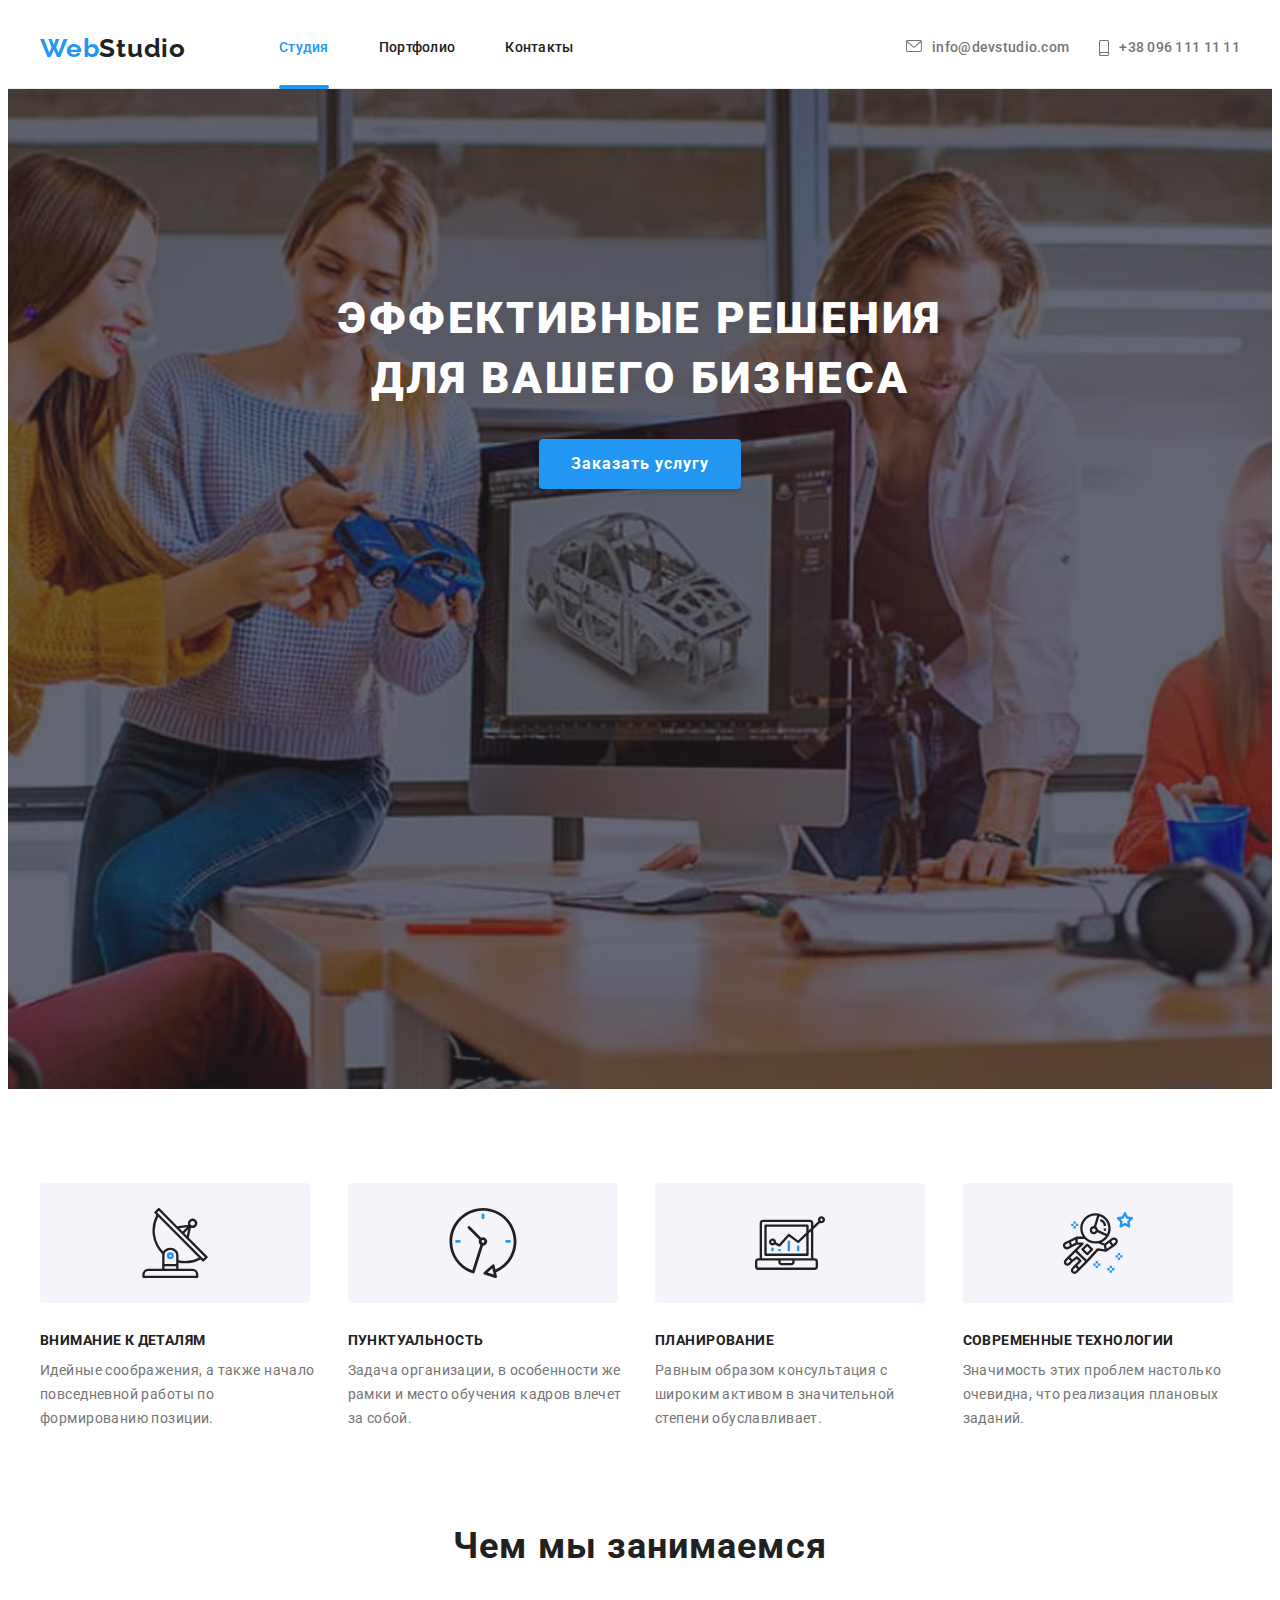
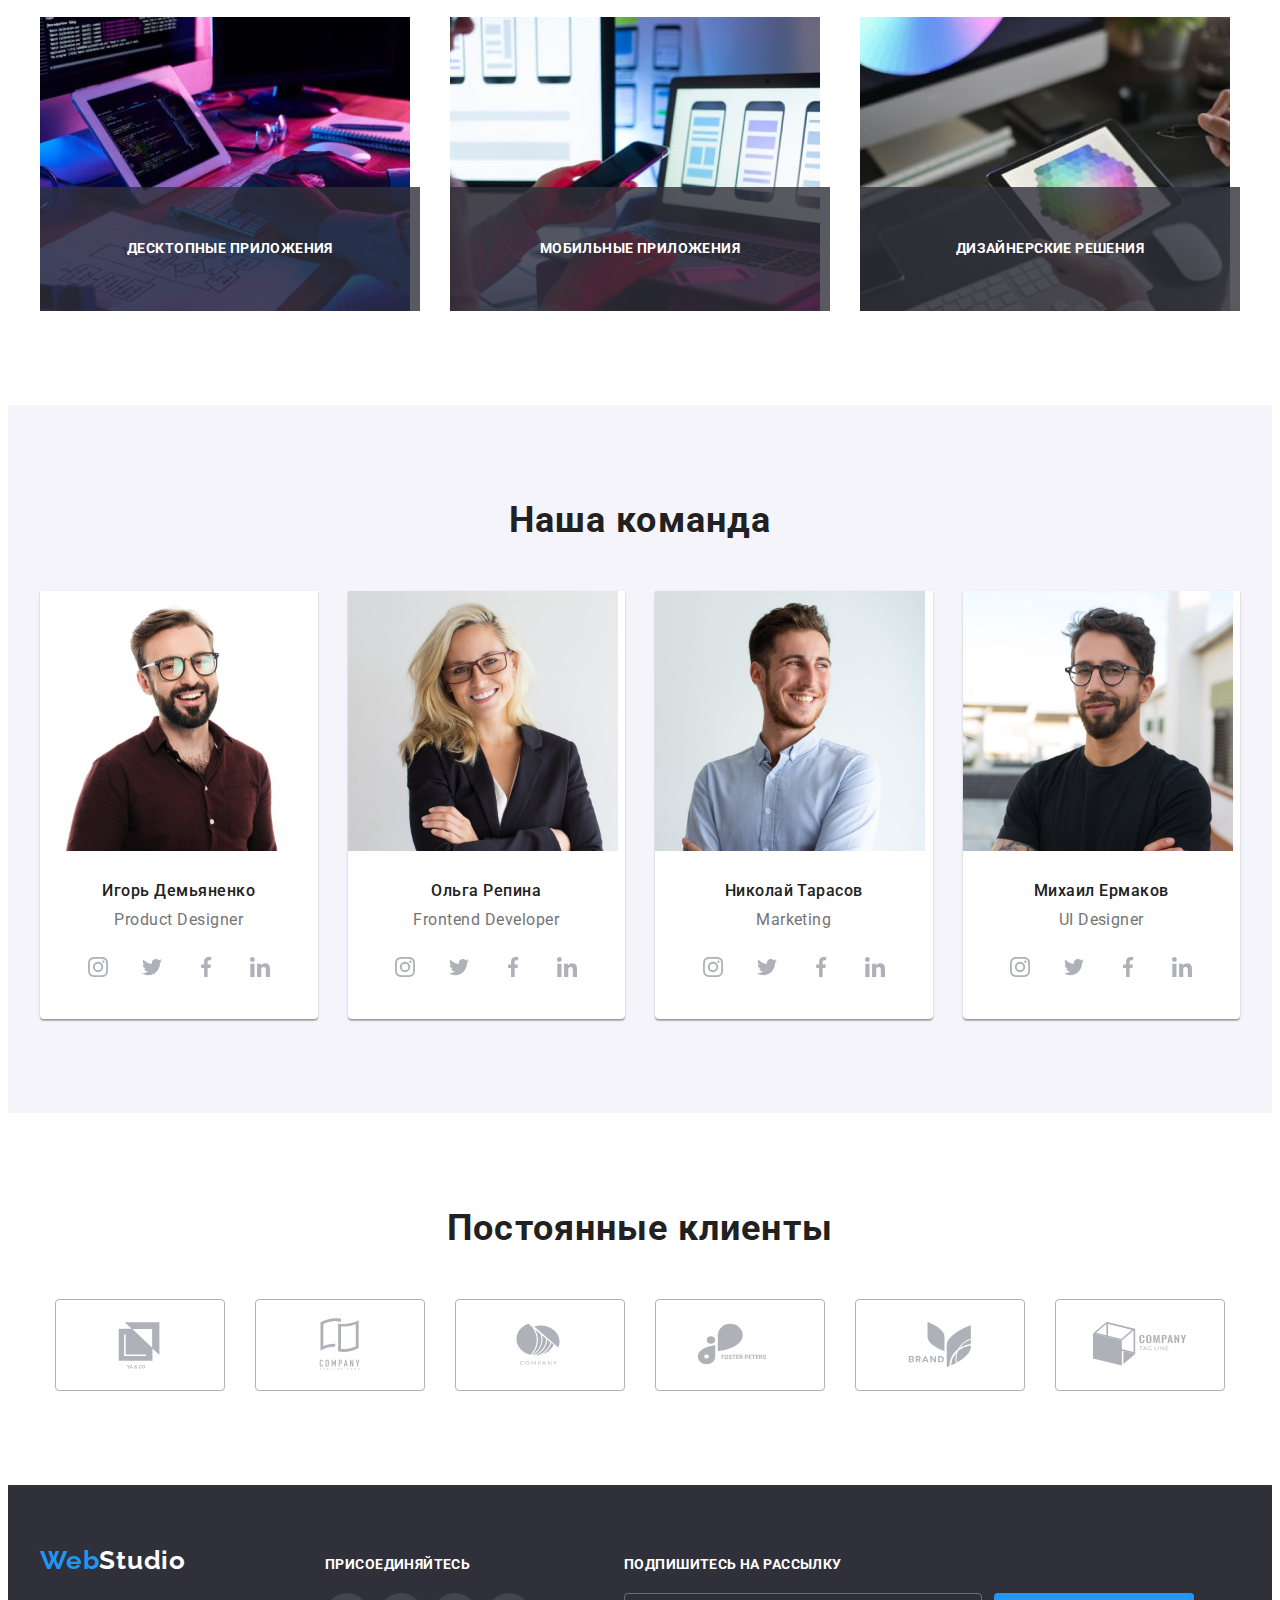
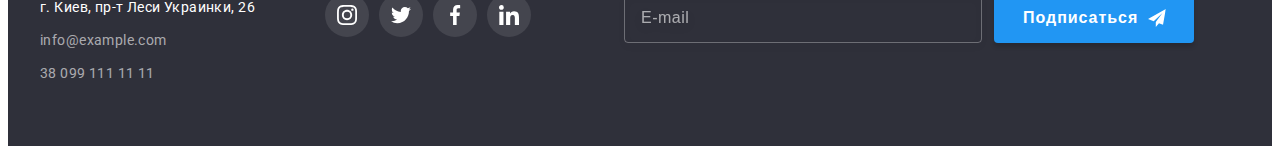
==== index.html @ e9076210 "Copy from HW6" ====
<!DOCTYPE html>
<html lang="ru">
  <head>
    <meta charset="UTF-8" />
    <meta http-equiv="X-UA-Compatible" content="IE=edge" />
    <meta name="viewport" content="width=device-width, initial-scale=1.0" />
    <link rel="preconnect" href="https://fonts.googleapis.com" />
    <link rel="preconnect" href="https://fonts.gstatic.com" crossorigin />
    <link
      href="https://fonts.googleapis.com/css2?family=Raleway:wght@700&family=Roboto:wght@400;500;700;900&display=swap"
      rel="stylesheet"
    />
    <title>WebStudio</title>
    <link
      rel="stylesheet"
      href="https://cdnjs.cloudflare.com/ajax/libs/modern-normalize/1.1.0/modern-normalize.min.css"
      integrity="sha512-wpPYUAdjBVSE4KJnH1VR1HeZfpl1ub8YT/NKx4PuQ5NmX2tKuGu6U/JRp5y+Y8XG2tV+wKQpNHVUX03MfMFn9Q=="
      crossorigin="anonymous"
      referrerpolicy="no-referrer"
    />
    <link rel="stylesheet" href="./css/styles.css" />
  </head>
  <body>
    <!-- Header -->
    <header class="header">
      <div class="container">
        <a class="link header-logo" href="./index.html" lang="en"
          >Web<span class="header-logo-part">Studio</span></a
        >
        <nav class="header-navigation">
          <ul class="list header-list">
            <li class="header-item">
              <a class="link header-link current" href="./index.html">Студия</a>
            </li>
            <li class="header-item">
              <a class="link header-link" href="./portfolio.html">Портфолио</a>
            </li>
            <li class="header-item">
              <a class="link header-link" href="">Контакты</a>
            </li>
          </ul>
        </nav>
        <ul class="list header-contact">
          <li class="header-contact-point">
            <a
              class="link header-contact-item header-mail"
              href="mailto:info@devstudio.com"
            >
              <svg class="contact-icon" width="16" height="12">
                <use href="./images/icons.svg#icon-mail"></use>
              </svg>
              info@devstudio.com</a
            >
          </li>
          <li class="header-contact-point">
            <a
              class="link header-contact-item header-tel"
              href="tel:+380961111111"
              ><svg class="contact-icon" width="10" height="16">
                <use href="./images/icons.svg#icon-smartphone"></use>
              </svg>
              +38 096 111 11 11</a
            >
          </li>
        </ul>
      </div>
    </header>

    <main>
      <!-- section 1 - Hero  -->
      <section class="hero">
        <div class="container">
          <h1 class="hero-title">
            Эффективные решения <br />
            для вашего бизнеса
          </h1>
          <button type="button" class="hero-btn" data-modal-open>
            Заказать услугу
          </button>
        </div>
      </section>
      <!-- Section 2 - Benefits -->
      <section class="benefits">
        <div class="container">
          <h2 class="visually-hidden">Наши преимущества</h2>
          <ul class="benefits-list list">
            <li class="benefits-item">
              <div class="benefits-icon-block">
                <svg class="benefits-icon-logo" width="70" height="70">
                  <use href="./images/icons.svg#icon-antenna-1"></use>
                </svg>
              </div>
              <h3 class="benefits-title">Внимание к деталям</h3>
              <p class="benefits-item-content">
                Идейные соображения, а также начало повседневной работы по
                формированию позиции.
              </p>
            </li>
            <li class="benefits-item">
              <div class="benefits-icon-block">
                <svg class="benefits-icon-logo" width="70" height="70">
                  <use href="./images/icons.svg#icon-clock-1"></use>
                </svg>
              </div>
              <h3 class="benefits-title">Пунктуальность</h3>
              <p class="benefits-item-content">
                Задача организации, в особенности же рамки и место обучения
                кадров влечет за собой.
              </p>
            </li>
            <li class="benefits-item">
              <div class="benefits-icon-block">
                <svg class="benefits-icon-logo" width="70" height="70">
                  <use href="./images/icons.svg#icon-diagram-1"></use>
                </svg>
              </div>
              <h3 class="benefits-title">Планирование</h3>
              <p class="benefits-item-content">
                Равным образом консультация с широким активом в значительной
                степени обуславливает.
              </p>
            </li>
            <li class="benefits-item">
              <div class="benefits-icon-block">
                <svg class="benefits-icon-logo" width="70" height="70">
                  <use href="./images/icons.svg#icon-astronaut-1"></use>
                </svg>
              </div>
              <h3 class="benefits-title">Современные технологии</h3>
              <p class="benefits-item-content">
                Значимость этих проблем настолько очевидна, что реализация
                плановых заданий.
              </p>
            </li>
          </ul>
        </div>
      </section>
      <!-- Section 3 - Work - What are we doing -->
      <section class="work">
        <div class="container">
          <h2 class="work-title">Чем мы занимаемся</h2>
          <ul class="work-list list">
            <li class="work-item">
              <a class="link" href="">
                <img
                  src="./images/about_work_img_1.jpg"
                  alt="Программист работает с блок-схемой"
                  width="370"
                />
                <p class="work-cover-text">Десктопные приложения</p>
              </a>
            </li>
            <li class="work-item">
              <a class="link" href="">
                <img
                  src="./images/about_work_img_2.jpg"
                  alt="Программист работает над мобильным приложением"
                  width="370"
                />
                <p class="work-cover-text">Мобильные приложения</p>
              </a>
            </li>
            <li class="work-item">
              <a class="link" href="">
                <img
                  src="./images/about_work_img_3.jpg"
                  alt="Дизайнер работает с палитрой цветов на планшете"
                  width="370"
                />
                <p class="work-cover-text">Дизайнерские решения</p>
              </a>
            </li>
          </ul>
        </div>
      </section>
      <!-- Section 4 - Our team -->
      <section class="team">
        <div class="container">
          <h2 class="team-title">Наша команда</h2>
          <ul class="list team-list">
            <li class="team-item">
              <img
                class="team-img"
                src="./images/our_team_img_1.jpg"
                alt="Фотография Игоря Демьяненко"
                width="270"
              />
              <div class="team-description">
                <h3 class="team-item-title">Игорь Демьяненко</h3>
                <p class="team-item-profession" lang="en">Product Designer</p>
                <ul class="team-social-list list">
                  <li class="team-social-item">
                    <a href="" class="team-social-link link">
                      <svg class="team-social-icon" width="20" height="20">
                        <use href="./images/icons.svg#icon-instagram-1"></use>
                      </svg>
                    </a>
                  </li>
                  <li class="team-social-item">
                    <a href="" class="team-social-link link">
                      <svg class="team-social-icon" width="20" height="20">
                        <use href="./images/icons.svg#icon-twitter-1"></use>
                      </svg>
                    </a>
                  </li>
                  <li class="team-social-item">
                    <a href="" class="team-social-link link">
                      <svg class="team-social-icon" width="20" height="20">
                        <use href="./images/icons.svg#icon-facebook-1"></use>
                      </svg>
                    </a>
                  </li>
                  <li class="team-social-item">
                    <a href="" class="team-social-link link">
                      <svg class="team-social-icon" width="20" height="20">
                        <use href="./images/icons.svg#icon-linkedin-1"></use>
                      </svg>
                    </a>
                  </li>
                </ul>
              </div>
            </li>
            <li class="team-item">
              <img
                class="team-img"
                src="./images/our_team_img_2.jpg"
                alt="Фотография Ольги Репиной"
                width="270"
              />
              <div class="team-description">
                <h3 class="team-item-title">Ольга Репина</h3>
                <p class="team-item-profession" lang="en">Frontend Developer</p>
                <ul class="team-social-list list">
                  <li class="team-social-item">
                    <a href="" class="team-social-link link">
                      <svg class="team-social-icon" width="20" height="20">
                        <use href="./images/icons.svg#icon-instagram-1"></use>
                      </svg>
                    </a>
                  </li>
                  <li class="team-social-item">
                    <a href="" class="team-social-link link">
                      <svg class="team-social-icon" width="20" height="20">
                        <use href="./images/icons.svg#icon-twitter-1"></use>
                      </svg>
                    </a>
                  </li>
                  <li class="team-social-item">
                    <a href="" class="team-social-link link">
                      <svg class="team-social-icon" width="20" height="20">
                        <use href="./images/icons.svg#icon-facebook-1"></use>
                      </svg>
                    </a>
                  </li>
                  <li class="team-social-item">
                    <a href="" class="team-social-link link">
                      <svg class="team-social-icon" width="20" height="20">
                        <use href="./images/icons.svg#icon-linkedin-1"></use>
                      </svg>
                    </a>
                  </li>
                </ul>
              </div>
            </li>
            <li class="team-item">
              <img
                class="team-img"
                src="./images/our_team_img_3.jpg"
                alt="Фотография Николая Тарасова"
                width="270"
              />
              <div class="team-description">
                <h3 class="team-item-title">Николай Тарасов</h3>
                <p class="team-item-profession" lang="en">Marketing</p>
                <ul class="team-social-list list">
                  <li class="team-social-item">
                    <a href="" class="team-social-link link">
                      <svg class="team-social-icon" width="20" height="20">
                        <use href="./images/icons.svg#icon-instagram-1"></use>
                      </svg>
                    </a>
                  </li>
                  <li class="team-social-item">
                    <a href="" class="team-social-link link">
                      <svg class="team-social-icon" width="20" height="20">
                        <use href="./images/icons.svg#icon-twitter-1"></use>
                      </svg>
                    </a>
                  </li>
                  <li class="team-social-item">
                    <a href="" class="team-social-link link">
                      <svg class="team-social-icon" width="20" height="20">
                        <use href="./images/icons.svg#icon-facebook-1"></use>
                      </svg>
                    </a>
                  </li>
                  <li class="team-social-item">
                    <a href="" class="team-social-link link">
                      <svg class="team-social-icon" width="20" height="20">
                        <use href="./images/icons.svg#icon-linkedin-1"></use>
                      </svg>
                    </a>
                  </li>
                </ul>
              </div>
            </li>
            <li class="team-item">
              <img
                class="team-img"
                src="./images/our_team_img_4.jpg"
                alt="Фотография Михаила Ермакова"
                width="270"
              />
              <div class="team-description">
                <h3 class="team-item-title">Михаил Ермаков</h3>
                <p class="team-item-profession" lang="en">UI Designer</p>
                <ul class="team-social-list list">
                  <li class="team-social-item">
                    <a href="" class="team-social-link link">
                      <svg class="team-social-icon" width="20" height="20">
                        <use href="./images/icons.svg#icon-instagram-1"></use>
                      </svg>
                    </a>
                  </li>
                  <li class="team-social-item">
                    <a href="" class="team-social-link link">
                      <svg class="team-social-icon" width="20" height="20">
                        <use href="./images/icons.svg#icon-twitter-1"></use>
                      </svg>
                    </a>
                  </li>
                  <li class="team-social-item">
                    <a href="" class="team-social-link link">
                      <svg class="team-social-icon" width="20" height="20">
                        <use href="./images/icons.svg#icon-facebook-1"></use>
                      </svg>
                    </a>
                  </li>
                  <li class="team-social-item">
                    <a href="" class="team-social-link link">
                      <svg class="team-social-icon" width="20" height="20">
                        <use href="./images/icons.svg#icon-linkedin-1"></use>
                      </svg>
                    </a>
                  </li>
                </ul>
              </div>
            </li>
          </ul>
        </div>
      </section>

      <!-- Section 5 - Our clients -->
      <section class="clients">
        <div class="container">
          <h2 class="clients-title">Постоянные клиенты</h2>
          <ul class="clients-list list">
            <li class="clients-item">
              <a href="" class="clients-link link">
                <svg class="clients-icon" width="106" height="60">
                  <use href="./images/icons.svg#icon-logo1"></use>
                </svg>
              </a>
            </li>
            <li class="clients-item">
              <a href="" class="clients-link link">
                <svg class="clients-icon" width="106" height="60">
                  <use href="./images/icons.svg#icon-logo2"></use>
                </svg>
              </a>
            </li>
            <li class="clients-item">
              <a href="" class="clients-link link">
                <svg class="clients-icon" width="106" height="60">
                  <use href="./images/icons.svg#icon-logo3"></use>
                </svg>
              </a>
            </li>
            <li class="clients-item">
              <a href="" class="clients-link link">
                <svg class="clients-icon" width="106" height="60">
                  <use href="./images/icons.svg#icon-logo4"></use>
                </svg>
              </a>
            </li>
            <li class="clients-item">
              <a href="" class="clients-link link">
                <svg class="clients-icon" width="106" height="60">
                  <use href="./images/icons.svg#icon-logo5"></use>
                </svg>
              </a>
            </li>
            <li class="clients-item">
              <a href="" class="clients-link link">
                <svg class="clients-icon" width="106" height="60">
                  <use href="./images/icons.svg#icon-logo6"></use>
                </svg>
              </a>
            </li>
          </ul>
        </div>
      </section>
    </main>

    <!-- Footer -->
    <footer class="footer">
      <div class="container">
        <div class="footer-adress-block">
          <a class="link footer-logo" href="./index.html" lang="en"
            >Web<span class="footer-logo-part">Studio</span></a
          >
          <address class="footer-contact">
            <ul class="list footer-list">
              <li class="footer-list-item">
                <a
                  class="link footer-list-address"
                  href="https://goo.gl/maps/MbrSrdM2JUGR9XBEA"
                  target="_blank"
                  rel="noopener noreferrer"
                  >г. Киев, пр-т Леси Украинки, 26
                </a>
              </li>
              <li class="footer-list-item">
                <a class="link footer-list-mail" href="mailto:info@example.com"
                  >info@example.com
                </a>
              </li>
              <li class="footer-list-item">
                <a class="link footer-list-tel" href="tel:+380991111111"
                  >38 099 111 11 11</a
                >
              </li>
            </ul>
          </address>
        </div>
        <div class="footer-social">
          <h3 class="footer-social-title">присоединяйтесь</h3>
          <ul class="footer-social-list list">
            <li class="footer-social-item">
              <a href="" class="footer-social-link link">
                <svg class="footer-social-icon" width="20" height="20">
                  <use href="./images/icons.svg#icon-instagram-1"></use>
                </svg>
              </a>
            </li>
            <li class="footer-social-item">
              <a href="" class="footer-social-link link">
                <svg class="footer-social-icon" width="20" height="20">
                  <use href="./images/icons.svg#icon-twitter-1"></use>
                </svg>
              </a>
            </li>
            <li class="footer-social-item">
              <a href="" class="footer-social-link link">
                <svg class="footer-social-icon" width="20" height="20">
                  <use href="./images/icons.svg#icon-facebook-1"></use>
                </svg>
              </a>
            </li>
            <li class="footer-social-item">
              <a href="" class="footer-social-link link">
                <svg class="footer-social-icon" width="20" height="20">
                  <use href="./images/icons.svg#icon-linkedin-1"></use>
                </svg>
              </a>
            </li>
          </ul>
        </div>
        <div class="footer-subscription">
          <h3 class="footer-subscription-title">Подпишитесь на рассылку</h3>
          <form class="subscription-form">
            <input
              class="input-subscription"
              type="email"
              placeholder="E-mail"
              name="form-subscription"
              required
              id="form-subscription"
            />

            <label
              class="form-subscription-btn"
              for="form-subscription"
            ></label>
            <button type="submit" class="subscription-btn">
              Подписаться
              <svg class="icon-send" width="24" height="24">
                <use href="./images/icons.svg#icon-send"></use>
              </svg>
            </button>
          </form>
        </div>
      </div>
    </footer>
    <!-- Modal window -->
    <!-- <div class="backdrop is-hidden" data-modal> -->
    <div class="backdrop is-hidden" data-modal>
      <div class="modal">
        <button type="button" class="modal-btn-close" data-modal-close>
          <svg class="icon-close" width="18" height="18">
            <use href="./images/icons.svg#icon-close"></use>
          </svg>
        </button>
        <p class="modal-title">Оставьте свои данные, мы вам перезвоним</p>
        <form class="modal-form">
          <div class="modal-content">
            <label class="form-input-text" for="form-user-name">Имя</label>
            <div class="modal-input-wrap">
              <input
                class="modal-input"
                type="text"
                placeholder=""
                name="form-user-name"
                required
                minlength="3"
                id="form-user-name"
              />
              <svg class="icon-input" width="18" height="18">
                <use href="./images/icons.svg#icon-person"></use>
              </svg>
            </div>
          </div>
          <div class="modal-content">
            <label class="form-input-text" for="form-user-tel">Телефон</label>
            <div class="modal-input-wrap">
              <input
                class="modal-input"
                type="text"
                placeholder=""
                name="form-user-tel"
                required
                minlength="3"
                id="form-user-tel"
              />
              <svg class="icon-input" width="18" height="18">
                <use href="./images/icons.svg#icon-phone"></use>
              </svg>
            </div>
          </div>
          <div class="modal-content">
            <label class="form-input-text" for="form-user-email">Почта</label>
            <div class="modal-input-wrap">
              <input
                class="modal-input"
                type="text"
                placeholder=""
                name="form-user-email"
                required
                minlength="3"
                id="form-user-email"
              />
              <svg class="icon-input" width="18" height="18">
                <use href="./images/icons.svg#icon-email"></use>
              </svg>
            </div>
          </div>
          <div class="modal-content-comment">
            <label class="form-input-text" for="form-user-comment"
              >Комментарий</label
            >
            <textarea
              class="modal-comment"
              name="form-user-comment"
              id="form-user-comment"
              placeholder="Введите текст"
            ></textarea>
          </div>

          <div class="modal-content-check">
            <input
              type="checkbox"
              class="modal-checkbox visually-hidden"
              id="modal-check"
              name="privacy-check"
            />
            <label for="modal-check" class="modal-check-text">
              <span class="modal-check-icon">
                <svg class="icon-check" width="16" height="15">
                  <use href="./images/icons.svg#icon-check"></use>
                </svg>
              </span>
              Соглашаюсь с рассылкой и принимаю&nbsp;
              <a class="privacy-link" href="">Условия договора</a>
            </label>
          </div>

          <button type="submit" class="send-form-btn">Отправить</button>
        </form>
      </div>
    </div>
    <!-- Scripts -->
    <script src="./js/modal.js"></script>
  </body>
</html>
---- css/styles.css ----
/*-- Global var -- */
:root {
  --basic-text-color: #757575;
  --header-color: #212121;
  --accent-color: #2196f3;
  --first-title-color: #212121;
  --second-title-color: #ffffff;
  --typical-gap: 30px;
  --typical-padding: 94px;
  --social-link-fill: #afb1b8;
  --time-transition: 250ms;
  --typical-cubic: cubic-bezier(0.4, 0, 0.2, 1);
}

/*-- Main styles -- */
body {
  font-family: 'Roboto', sans-serif;
  color: var(--basic-text-color);
}

.list,
.pf-type-item {
  list-style: none;
}

.link {
  text-decoration: none;
}

.visually-hidden {
  position: absolute;
  white-space: nowrap;
  width: 1px;
  height: 1px;
  overflow: hidden;
  border: 0;
  padding: 0;
  clip: rect(0 0 0 0);
  clip-path: inset(50%);
  margin: -1px;
}

p,
h1,
h2,
h3,
h4,
h5,
h6 {
  margin: 0;
}

ul {
  margin: 0;
  padding-left: 0;
}

img {
  display: block;
  max-width: 100%;
  height: auto;
}

.container {
  width: 1200px;
  padding-left: 15px;
  padding-right: 15px;
  margin-left: auto;
  margin-right: auto;
  /* outline: 2px solid red; */
}

/*-- HEADER -- */
.link.current,
.header-link:hover,
.header-link:focus,
.header-contact-item:focus,
.header-contact-item:hover {
  color: var(--accent-color);
}

.header {
  border-bottom: 1px solid #ececec;
}

.header .container {
  display: flex;
  align-items: center;
}

.header-logo {
  font-family: 'Raleway';
  font-weight: 700;
  font-size: 26px;
  line-height: 1.19;
  letter-spacing: 0.03em;
  color: #2196f3;
  margin-right: 93px;
}
.header-logo-part {
  color: var(--header-color);
}

.header-list,
.header-contact {
  display: flex;
  font-weight: 500;
  font-size: 14px;
  line-height: 1.14;
  letter-spacing: 0.02em;
}

.header-contact {
  margin-left: auto;
  align-items: center;
}

.header-item:not(:first-child) {
  margin-left: 50px;
}

.header-link {
  position: relative;
  display: block;
  padding-top: 32px;
  padding-bottom: 32px;
  color: var(--header-color);
  transition: color var(--time-transition) var(--typical-cubic);
}

.header-contact-point {
  display: flex;
}

.header-contact-item {
  display: flex;
  padding-top: 32px;
  padding-bottom: 32px;
  color: var(--basic-text-color);
  fill: currentColor;
  transition: color var(--time-transition) var(--typical-cubic);
}

.contact-icon {
  margin-right: 10px;
}

.header-tel {
  margin-left: 30px;
}

.current::after {
  content: '';
  display: block;
  position: absolute;
  width: 100%;
  height: 4px;
  bottom: -1px;
  background: var(--accent-color);
  border-radius: 2px;
}

/*-- Section 1 - HERO -- */
.hero {
  max-width: 1600px;
  height: 600px;
  margin-left: auto;
  margin-right: auto;
  background-size: cover;
  background-position: center;

  background-image: linear-gradient(
      rgba(47, 48, 58, 0.4),
      rgba(47, 48, 58, 0.4)
    ),
    url(../images/hero.jpg);
  background-repeat: no-repeat;
  background-color: #2f303a;

  text-align: center;
  padding-top: 200px;
  padding-bottom: 200px;
}

.hero-title {
  font-weight: 900;
  font-size: 44px;
  line-height: 1.36;
  text-transform: uppercase;
  letter-spacing: 0.06em;
  color: var(--second-title-color);
  margin-bottom: var(--typical-gap);
}

.hero-btn {
  font-family: 'Roboto', sans-serif;
  font-style: normal;
  font-weight: 700;
  font-size: 16px;
  line-height: 1.88;
  cursor: pointer;
  letter-spacing: 0.06em;
  color: var(--second-title-color);
  background-color: var(--accent-color);

  box-shadow: 0px 4px 4px rgba(0, 0, 0, 0.15);
  border-radius: 4px;
  border: none;

  padding-top: 10px;
  padding-bottom: 10px;
  padding-left: 32px;
  padding-right: 32px;
  transition: background-color var(--time-transition) var(--typical-cubic);
}

.hero-btn:hover,
.hero-btn:focus {
  background-color: #188ce8;
  /* outline: none; */
}

/*-- Section 2 - Benefits -- */
.benefits {
  padding-top: var(--typical-padding);
  padding-bottom: var(--typical-padding);
}

.benefits-icon-block {
  background-color: #f5f4fa;
  border-radius: 4px;
  width: 270px;
  height: 120px;
  margin-bottom: var(--typical-gap);
  display: flex;
  align-items: center;
  justify-content: center;
}

.benefits-title,
.footer-social-title,
.footer-subscription-title {
  font-size: 14px;
  line-height: 1.14;
  letter-spacing: 0.03em;
  text-transform: uppercase;
  color: var(--first-title-color);
  margin-bottom: 10px;
}

.benefits-list {
  display: flex;
  margin-left: calc(-1 * var(--typical-gap));
}

.benefits-item {
  flex-basis: calc(100% / 4 - var(--typical-gap));
  margin-left: var(--typical-gap);
}

.benefits-item-content {
  font-size: 14px;
  line-height: 1.71;
  letter-spacing: 0.03em;
}

/*-- Section 3 - Work - and - Section 4 - Our team  -- */
.work-title,
.team-title,
.clients-title {
  font-size: 36px;
  line-height: 1.17;
  text-align: center;
  letter-spacing: 0.03em;
  color: var(--first-title-color);
  margin-bottom: 50px;
}

/*-- Section 3 - Work --*/
.work {
  padding-top: 0px;
  padding-bottom: var(--typical-padding);
}
.work-list {
  display: flex;
  /* flex-wrap: wrap; */
  margin-left: calc(-1 * var(--typical-gap));
}

.work-item {
  position: relative;
  flex-basis: calc(100% / 3 - var(--typical-gap));
  margin-left: var(--typical-gap);
}

.work-cover-text {
  position: absolute;
  display: flex;
  bottom: 0;
  right: 0;
  width: 100%;
  height: 70px;

  padding-top: 27px;
  padding-bottom: 27px;

  background-color: rgba(47, 48, 58, 0.8);

  font-weight: 700;
  font-size: 14px;
  line-height: 1.14px;
  letter-spacing: 0.03em;
  text-transform: uppercase;
  align-items: center;
  justify-content: center;

  color: var(--second-title-color);
}

/*-- Section 4 - Our team -- */
.team {
  padding-top: var(--typical-padding);
  padding-bottom: var(--typical-padding);
  background-color: #f5f4fa;
}

.team-list {
  display: flex;
  flex-wrap: wrap;
  margin-left: calc(-1 * var(--typical-gap));
}

.team-description {
  padding-top: var(--typical-gap);
  padding-bottom: var(--typical-gap);
}

.team-item {
  flex-basis: calc(100% / 4 - var(--typical-gap));
  margin-left: var(--typical-gap);
  background: #ffffff;
  box-shadow: 0px 1px 3px rgba(0, 0, 0, 0.12), 0px 1px 1px rgba(0, 0, 0, 0.14),
    0px 2px 1px rgba(0, 0, 0, 0.2);
  border-radius: 0px 0px 4px 4px;
}

.team-item-title {
  font-weight: 500;
  font-size: 16px;
  line-height: 1.19;
  text-align: center;
  letter-spacing: 0.03em;
  color: var(--first-title-color);
  margin-bottom: 10px;
}

.team-item-profession {
  font-size: 16px;
  line-height: 1.19;
  text-align: center;
  letter-spacing: 0.03em;
  margin-bottom: 16px;
}

.team-social-list {
  display: flex;
  justify-content: center;
}

.team-social-item:not(:last-child) {
  margin-right: 10px;
}

.team-social-link {
  display: flex;
  width: 44px;
  height: 44px;

  background-color: #ffffff;
  border-radius: 50%;
  fill: var(--social-link-fill);
  align-items: center;
  justify-content: center;

  transition: fill var(--time-transition) var(--typical-cubic),
    background-color var(--time-transition) var(--typical-cubic);
}

.team-social-link:hover,
.team-social-link:focus {
  background-color: var(--accent-color);
  fill: var(--second-title-color);
}

/*-- Section 5 - Our-clients --*/
.clients {
  padding-top: var(--typical-padding);
  padding-bottom: var(--typical-padding);
}

.clients-list {
  display: flex;
  justify-content: center;
}

.clients-item {
  display: flex;
}

.clients-item:not(:last-child) {
  margin-right: var(--typical-gap);
}

.clients-link {
  display: flex;
  width: 170px;
  height: 92px;
  border: 1px solid #afb1b8;
  box-sizing: border-box;
  border-radius: 4px;

  fill: var(--social-link-fill);
  align-items: center;
  justify-content: center;

  transition: border-color var(--time-transition) var(--typical-cubic);
  transition: fill var(--time-transition) var(--typical-cubic);
}

.clients-link:hover,
.clients-link:focus {
  border-color: var(--accent-color);
  fill: var(--accent-color);
  /* outline: none; */
}

/*-- Footer -- */
.footer-list-address:hover,
.footer-list-address:focus,
.footer-list-mail:focus,
.footer-list-mail:hover,
.footer-list-tel:focus,
.footer-list-tel:hover {
  color: var(--accent-color);
}

.footer {
  background-color: #2f303a;
  padding-top: 60px;
  padding-bottom: 60px;
}

.footer .container {
  display: flex;
}

.footer-logo {
  font-family: 'Raleway', sans-serif;
  font-style: normal;
  font-weight: 700;
  font-size: 26px;
  line-height: 1.19;
  letter-spacing: 0.03em;
  color: #2196f3;
  display: block;
  margin-bottom: 20px;
}

.footer-logo-part {
  color: var(--second-title-color);
}

.footer-list-item {
  font-style: normal;
  font-weight: 400;
  font-size: 14px;
  line-height: 1.71;
  letter-spacing: 0.03em;
}

.footer-list-item:not(:last-child) {
  margin-bottom: 9px;
}

.footer-list-address {
  color: #ffffff;
  transition: color var(--time-transition) var(--typical-cubic);
}

.footer-list-mail,
.footer-list-tel {
  color: rgba(255, 255, 255, 0.6);
  transition: color var(--time-transition) var(--typical-cubic);
}

/* Footer social list */
.footer-social {
  margin-left: 70px;
  margin-top: 12px;
}

.footer-social-title {
  color: var(--second-title-color);
  margin-bottom: 20px;
}

.footer-social-list {
  display: flex;
  justify-content: center;
}

.footer-social-item:not(:last-child) {
  margin-right: 10px;
}

.footer-social-link {
  display: flex;
  width: 44px;
  height: 44px;
  border-radius: 50%;

  fill: #ffffff;
  background-color: rgba(255, 255, 255, 0.1);
  align-items: center;
  justify-content: center;

  transition: background-color var(--time-transition) var(--typical-cubic),
    fill var(--time-transition) var(--typical-cubic);
}

.footer-social-link:hover,
.footer-social-link:focus {
  background-color: var(--accent-color);
  fill: var(--second-title-color);
}

.footer-subscription {
  margin-left: 93px;
  margin-top: 12px;
}

.footer-subscription-title {
  color: var(--second-title-color);
  margin-bottom: 20px;
}

.subscription-form {
  display: flex;
}

.input-subscription {
  width: 358px;
  height: 50px;
  padding-left: 16px;
  padding-right: 16px;
  padding-top: 15px;
  padding-bottom: 15px;

  font-size: 16px;
  line-height: 1.25;
  letter-spacing: 0.03em;
  color: rgba(255, 255, 255, 0.6);

  border: 1px solid rgba(255, 255, 255, 0.3);
  box-sizing: border-box;
  filter: drop-shadow(0px 4px 4px rgba(0, 0, 0, 0.15));
  border-radius: 4px;
  background-color: transparent;
}

.input-subscription::placeholder {
  font-size: 16px;
  line-height: 1.25;
  letter-spacing: 0.03em;
  color: rgba(255, 255, 255, 0.6);
}

.subscription-btn {
  width: 200px;
  height: 50px;
  margin-left: 12px;
  padding-top: 10px;
  padding-bottom: 10px;
  padding-left: 29px;
  padding-right: 28px;

  background: #2196f3;
  box-shadow: 0px 4px 4px rgba(0, 0, 0, 0.15);
  border-radius: 4px;
  border: none;

  font-weight: 700;
  font-size: 16px;
  line-height: 1.88;
  display: flex;
  align-items: center;
  text-align: center;
  letter-spacing: 0.06em;

  color: var(--second-title-color);
}

.icon-send {
  margin-left: 10px;
}

/* ------ modal window ----- */
.backdrop {
  position: fixed;
  top: 0;
  width: 100%;
  height: 100%;
  background-color: rgba(0, 0, 0, 0.2);

  transition: opacity var(--time-transition), visibility var(--time-transition);
}

.modal {
  position: absolute;
  top: 50%;
  left: 50%;
  transform: translate(-50%, -50%);

  width: 528px;
  /* min-height: 150px; */
  min-height: 581px;
  padding: 40px;
  background-color: #ffffff;
  box-shadow: 0px 1px 3px rgba(0, 0, 0, 0.12), 0px 1px 1px rgba(0, 0, 0, 0.14),
    0px 2px 1px rgba(0, 0, 0, 0.2);
  border-radius: 4px;

  transition: transform var(--time-transition) var(--typical-cubic);
}

.backdrop.is-hidden .modal {
  transform: translate(-50%, -50%) scaleY(0.1);
}

.modal-title {
  font-weight: 700;
  font-size: 20px;
  line-height: 1.15;
  text-align: center;
  letter-spacing: 0.03em;
  color: var(--first-title-color);
  margin-bottom: 12px;
}

.modal-content {
  margin-bottom: 10px;
}

.modal-input-wrap {
  position: relative;
}

.icon-input {
  position: absolute;
  left: 12px;
  top: 50%;
  transform: translateY(-50%);

  transition: fill var(--time-transition) var(--typical-cubic);
}

.modal-content-comment {
  margin-bottom: 20px;
}

.modal-content-check {
  margin-bottom: 30px;
}

.form-input-text {
  display: block;
  margin-bottom: 4px;
  font-weight: 400;
  font-size: 12px;
  line-height: 1.17;
  letter-spacing: 0.01em;
  color: var(--basic-text-color);
}

.modal-input,
.modal-comment {
  width: 100%;
  height: 40px;
  border: 1px solid rgba(33, 33, 33, 0.2);
  box-sizing: border-box;
  border-radius: 4px;
  background-color: transparent;

  transition: border var(--time-transition) var(--typical-cubic);
}

.modal-input {
  padding-left: 42px;
}

.modal-comment {
  display: block;
  height: 120px;
  resize: none;
  padding-top: 12px;
  padding-bottom: 12px;
  padding-left: 16px;
  padding-right: 16px;
}

.modal-comment::placeholder {
  font-weight: 400;
  font-size: 12px;
  line-height: 1.17;
  letter-spacing: 0.01em;

  color: rgba(117, 117, 117, 0.5);
}

.modal-comment:hover,
.modal-comment:focus,
.modal-input:hover,
.modal-input:focus {
  border: 1px solid var(--accent-color);
}

.modal-input:focus + .icon-input,
.modal-input:hover + .icon-input {
  fill: var(--accent-color);
}

.modal-check-text {
  /* position: relative; */
  display: flex;
  font-size: 14px;
  line-height: 1.71;
  letter-spacing: 0.03em;
  justify-content: center;
  align-items: center;
}

.modal-check-text > .modal-check-icon {
  display: flex;
  width: 16px;
  height: 15px;

  align-items: center;
  justify-content: center;
  margin-right: 7px;
  border: 2px solid #212121;
  border-radius: 2px;
  transition: background-color var(--time-transition) var(--typical-cubic),
    fill var(--time-transition) var(--typical-cubic),
    border var(--time-transition) var(--typical-cubic);
}

.modal-checkbox:checked + .modal-check-text > .modal-check-icon {
  background-color: var(--accent-color);
  border: none;
}

/* .modal-checkbox:checked + .modal-check-text {
  fill: #ffffff;
} */

.privacy-link {
  color: var(--accent-color);
}

.send-form-btn {
  width: 200px;
  height: 50px;
  margin-left: auto;
  margin-right: auto;
  background: var(--accent-color);
  box-shadow: 0px 4px 4px rgba(0, 0, 0, 0.15);
  border-radius: 4px;
  border: none;

  font-weight: 700;
  font-size: 16px;
  line-height: 1.88;
  display: flex;
  align-items: center;
  justify-content: center;
  letter-spacing: 0.06em;
  color: var(--second-title-color);

  transition: background-color var(--time-transition) var(--typical-cubic);
}

.send-form-btn:hover,
.send-form-btn:focus {
  background-color: #188ce8;
}

.modal-btn-close {
  position: absolute;
  display: flex;
  width: 30px;
  height: 30px;
  top: 8px;
  right: 8px;
  justify-content: center;
  align-items: center;
  border: 1px solid rgba(0, 0, 0, 0.1);
  padding: 0px;
  box-sizing: border-box;
  border-radius: 50%;
  background-color: #ffffff;

  /* outline: none; */
  cursor: pointer;
  transition: fill var(--time-transition) var(--typical-cubic);
}

.modal-btn-close:hover,
.modal-btn-close:focus {
  fill: var(--accent-color);
}

.is-hidden {
  visibility: hidden;
  opacity: 0;
  pointer-events: none;
}

/*-- PORTFOLIO PAGE -- */

.portfolio {
  padding-top: var(--typical-padding);
  padding-bottom: var(--typical-padding);
}

.pf-type-list {
  display: flex;
  justify-content: center;
  margin-bottom: 50px;
}

.pf-type-item:not(:first-child) {
  margin-left: 8px;
}

.pf-type-btn {
  font-family: 'Roboto', sans-serif;
  font-weight: 500;
  font-size: 16px;
  line-height: 1.62;
  text-align: center;
  cursor: pointer;
  letter-spacing: 0.03em;
  color: var(--first-title-color);

  background: #f5f4fa;
  border-radius: 4px;
  border-style: none;

  padding-top: 6px;
  padding-bottom: 6px;
  padding-left: 20px;
  padding-right: 20px;
  transition: color var(--time-transition) var(--typical-cubic),
    background-color var(--time-transition) var(--typical-cubic),
    box-shadow var(--time-transition) var(--typical-cubic);
}

.pf-type-btn:focus,
.pf-type-btn:hover {
  color: var(--second-title-color);
  background-color: var(--accent-color);
  box-shadow: 0px 3px 1px rgba(0, 0, 0, 0.1), 0px 1px 2px rgba(0, 0, 0, 0.08),
    0px 2px 2px rgba(0, 0, 0, 0.12);
  /* outline: none; */
}

.pf-list {
  display: flex;
  flex-wrap: wrap;
  margin-left: calc(-1 * var(--typical-gap));
  margin-bottom: calc(-1 * var(--typical-gap));
}

.pf-item-list {
  flex-basis: calc(100% / 3 - var(--typical-gap));
  margin-left: var(--typical-gap);
  margin-bottom: var(--typical-gap);

  background: #ffffff;
  border: 1px solid #eeeeee;
  box-sizing: border-box;

  transition: box-shadow var(--time-transition) var(--typical-cubic);
}

.pf-item-list:hover .pf-hover-text {
  transform: translateY(0%);
}

.pf-hover-wrap {
  position: relative;
  overflow: hidden;
}

.pf-hover-text {
  position: absolute;
  top: 0;
  left: 0;
  height: 100%;

  font-weight: 400;
  font-size: 18px;
  line-height: 1.56;
  letter-spacing: 0.03em;
  color: #ffffff;
  background: rgba(33, 150, 243, 0.9);
  padding-top: 63px;
  padding-bottom: 63px;
  padding-left: 24px;
  padding-right: 24px;

  transform: translateY(100%);
  transition: transform var(--time-transition) var(--typical-cubic);
}

.pf-item-list:focus,
.pf-item-list:hover {
  box-shadow: 0px 1px 1px rgba(0, 0, 0, 0.12), 0px 4px 4px rgba(0, 0, 0, 0.06),
    1px 4px 6px rgba(0, 0, 0, 0.16);
}

.pf-list-description {
  padding-top: 20px;
  padding-bottom: 20px;
  padding-left: 24px;
  padding-right: 24px;
}

.pf-item-title {
  font-size: 18px;
  line-height: 2;
  letter-spacing: 0.06em;
  color: var(--first-title-color);
  margin-bottom: 4px;
}

.pf-item-type {
  font-size: 16px;
  line-height: 1.88;
  letter-spacing: 0.03em;
  color: var(--basic-text-color);
}
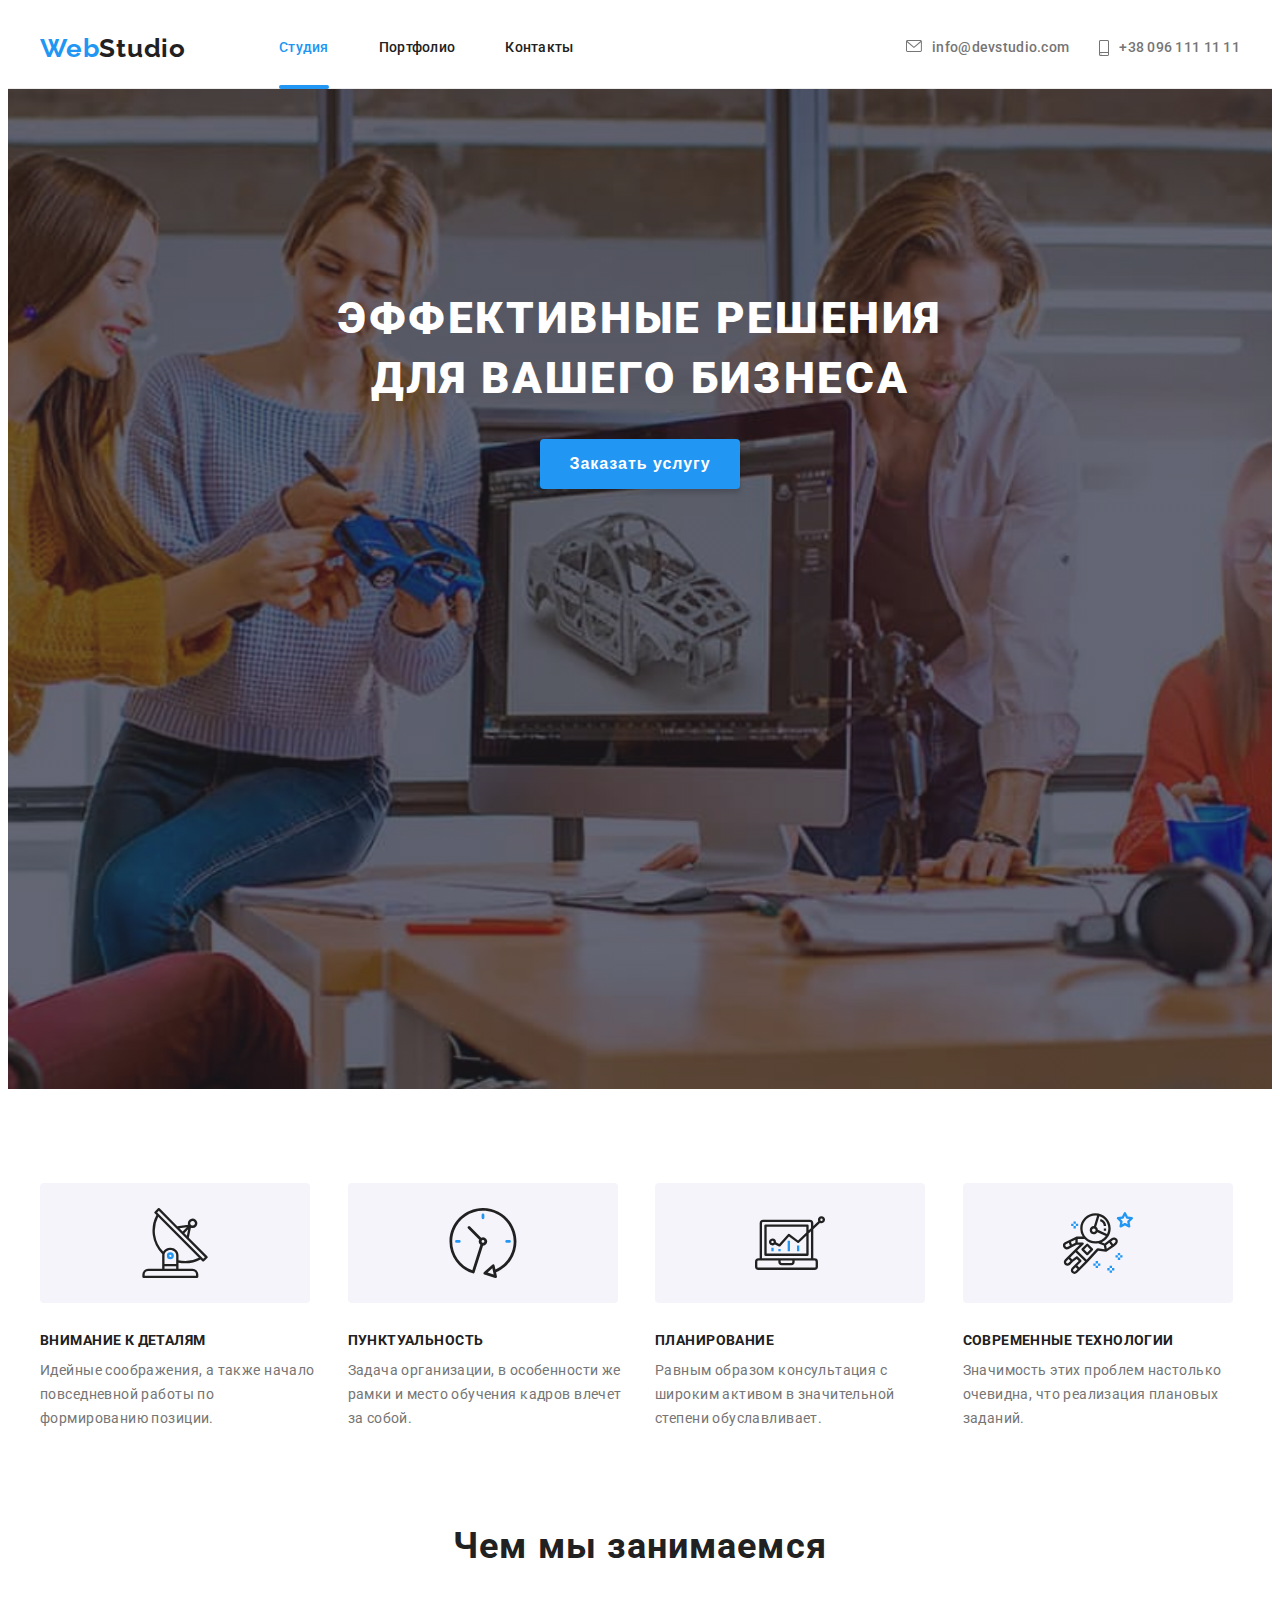
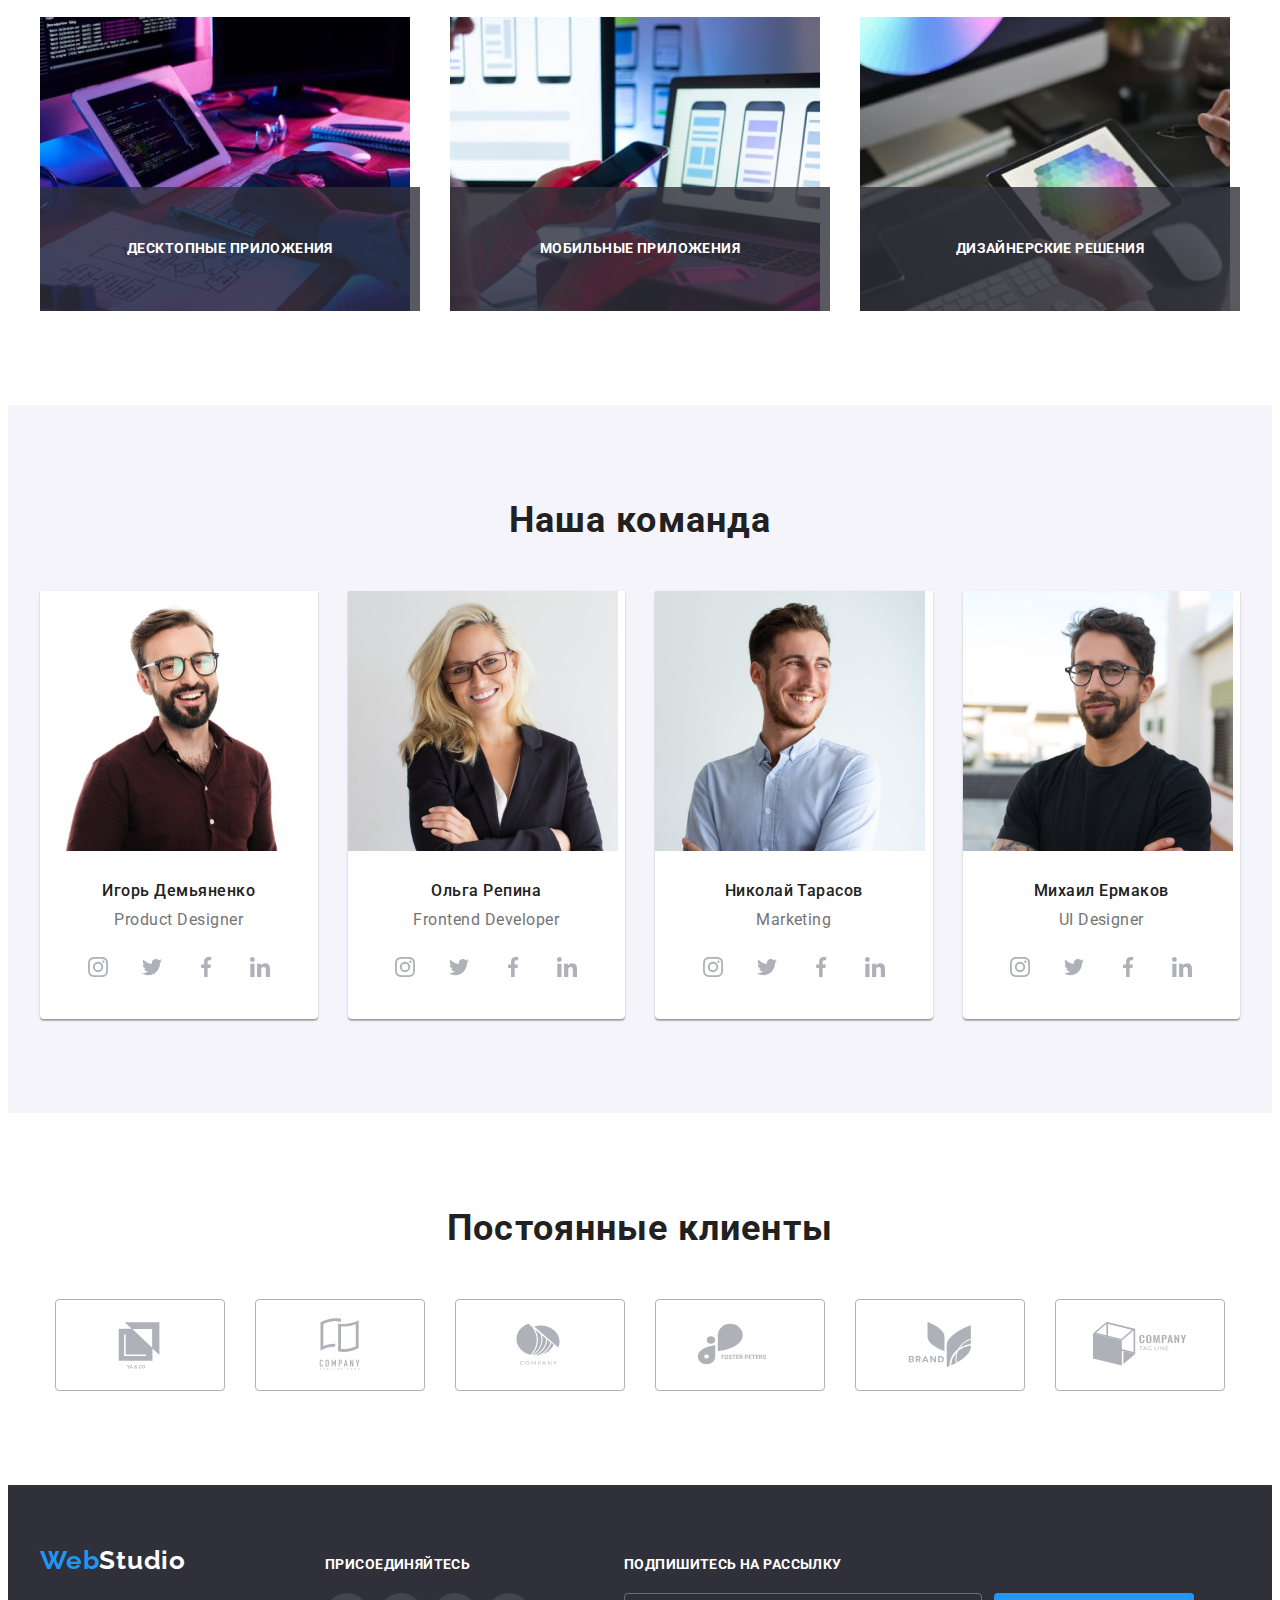
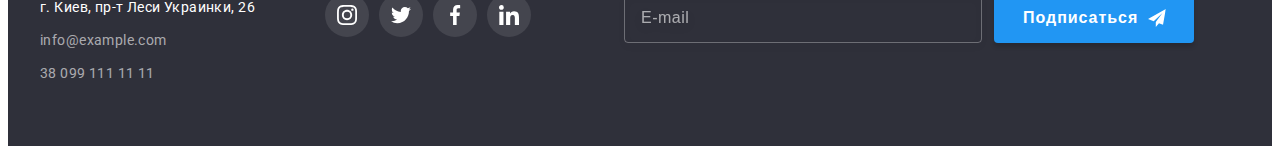
==== commit 0aaf4d4c: "HW7-Day1" ====
--- a/index.html
+++ b/index.html
@@ -18,45 +18,49 @@
       crossorigin="anonymous"
       referrerpolicy="no-referrer"
     />
-    <link rel="stylesheet" href="./css/styles.css" />
+    <link rel="stylesheet" href="./css/main.min.css" />
   </head>
   <body>
     <!-- Header -->
     <header class="header">
       <div class="container">
-        <a class="link header-logo" href="./index.html" lang="en"
-          >Web<span class="header-logo-part">Studio</span></a
+        <a class="link main-logo header__logo" href="./index.html" lang="en"
+          >Web<span class="header__logo-part">Studio</span></a
         >
         <nav class="header-navigation">
           <ul class="list header-list">
-            <li class="header-item">
-              <a class="link header-link current" href="./index.html">Студия</a>
-            </li>
-            <li class="header-item">
-              <a class="link header-link" href="./portfolio.html">Портфолио</a>
-            </li>
-            <li class="header-item">
-              <a class="link header-link" href="">Контакты</a>
+            <li class="header-list__item">
+              <a
+                class="link header-list__link header-list__link--current"
+                href="./index.html"
+                >Студия</a
+              >
+            </li>
+            <li class="header-list__item">
+              <a class="link header-list__link" href="./portfolio.html"
+                >Портфолио</a
+              >
+            </li>
+            <li class="header-list__item">
+              <a class="link header-list__link" href="">Контакты</a>
             </li>
           </ul>
         </nav>
         <ul class="list header-contact">
-          <li class="header-contact-point">
+          <li class="header-contact__point">
             <a
-              class="link header-contact-item header-mail"
+              class="link header-contact__link"
               href="mailto:info@devstudio.com"
             >
-              <svg class="contact-icon" width="16" height="12">
+              <svg class="header-contact__icon" width="16" height="12">
                 <use href="./images/icons.svg#icon-mail"></use>
               </svg>
               info@devstudio.com</a
             >
           </li>
-          <li class="header-contact-point">
-            <a
-              class="link header-contact-item header-tel"
-              href="tel:+380961111111"
-              ><svg class="contact-icon" width="10" height="16">
+          <li class="header-contact__point">
+            <a class="link header-contact__link" href="tel:+380961111111"
+              ><svg class="header-contact__icon" width="10" height="16">
                 <use href="./images/icons.svg#icon-smartphone"></use>
               </svg>
               +38 096 111 11 11</a
@@ -70,11 +74,11 @@
       <!-- section 1 - Hero  -->
       <section class="hero">
         <div class="container">
-          <h1 class="hero-title">
+          <h1 class="hero__title">
             Эффективные решения <br />
             для вашего бизнеса
           </h1>
-          <button type="button" class="hero-btn" data-modal-open>
+          <button type="button" class="hero__btn" data-modal-open>
             Заказать услугу
           </button>
         </div>
@@ -82,7 +86,7 @@
       <!-- Section 2 - Benefits -->
       <section class="benefits">
         <div class="container">
-          <h2 class="visually-hidden">Наши преимущества</h2>
+          <h2 class="section-title visually-hidden">Наши преимущества</h2>
           <ul class="benefits-list list">
             <li class="benefits-item">
               <div class="benefits-icon-block">
@@ -138,7 +142,7 @@
       <!-- Section 3 - Work - What are we doing -->
       <section class="work">
         <div class="container">
-          <h2 class="work-title">Чем мы занимаемся</h2>
+          <h2 class="section-title">Чем мы занимаемся</h2>
           <ul class="work-list list">
             <li class="work-item">
               <a class="link" href="">
@@ -176,7 +180,7 @@
       <!-- Section 4 - Our team -->
       <section class="team">
         <div class="container">
-          <h2 class="team-title">Наша команда</h2>
+          <h2 class="section-title">Наша команда</h2>
           <ul class="list team-list">
             <li class="team-item">
               <img
@@ -188,31 +192,31 @@
               <div class="team-description">
                 <h3 class="team-item-title">Игорь Демьяненко</h3>
                 <p class="team-item-profession" lang="en">Product Designer</p>
-                <ul class="team-social-list list">
-                  <li class="team-social-item">
-                    <a href="" class="team-social-link link">
-                      <svg class="team-social-icon" width="20" height="20">
+                <ul class="social-list list">
+                  <li class="social-list__item">
+                    <a href="" class="social-list__link link">
+                      <svg class="social-list__icon" width="20" height="20">
                         <use href="./images/icons.svg#icon-instagram-1"></use>
                       </svg>
                     </a>
                   </li>
-                  <li class="team-social-item">
-                    <a href="" class="team-social-link link">
-                      <svg class="team-social-icon" width="20" height="20">
+                  <li class="social-list__item">
+                    <a href="" class="social-list__link link">
+                      <svg class="social-list__icon" width="20" height="20">
                         <use href="./images/icons.svg#icon-twitter-1"></use>
                       </svg>
                     </a>
                   </li>
-                  <li class="team-social-item">
-                    <a href="" class="team-social-link link">
-                      <svg class="team-social-icon" width="20" height="20">
+                  <li class="social-list__item">
+                    <a href="" class="social-list__link link">
+                      <svg class="social-list__icon" width="20" height="20">
                         <use href="./images/icons.svg#icon-facebook-1"></use>
                       </svg>
                     </a>
                   </li>
-                  <li class="team-social-item">
-                    <a href="" class="team-social-link link">
-                      <svg class="team-social-icon" width="20" height="20">
+                  <li class="social-list__item">
+                    <a href="" class="social-list__link link">
+                      <svg class="social-list__icon" width="20" height="20">
                         <use href="./images/icons.svg#icon-linkedin-1"></use>
                       </svg>
                     </a>
@@ -230,31 +234,31 @@
               <div class="team-description">
                 <h3 class="team-item-title">Ольга Репина</h3>
                 <p class="team-item-profession" lang="en">Frontend Developer</p>
-                <ul class="team-social-list list">
-                  <li class="team-social-item">
-                    <a href="" class="team-social-link link">
-                      <svg class="team-social-icon" width="20" height="20">
+                <ul class="social-list list">
+                  <li class="social-list__item">
+                    <a href="" class="social-list__link link">
+                      <svg class="social-list__icon" width="20" height="20">
                         <use href="./images/icons.svg#icon-instagram-1"></use>
                       </svg>
                     </a>
                   </li>
-                  <li class="team-social-item">
-                    <a href="" class="team-social-link link">
-                      <svg class="team-social-icon" width="20" height="20">
+                  <li class="social-list__item">
+                    <a href="" class="social-list__link link">
+                      <svg class="social-list__icon" width="20" height="20">
                         <use href="./images/icons.svg#icon-twitter-1"></use>
                       </svg>
                     </a>
                   </li>
-                  <li class="team-social-item">
-                    <a href="" class="team-social-link link">
-                      <svg class="team-social-icon" width="20" height="20">
+                  <li class="social-list__item">
+                    <a href="" class="social-list__link link">
+                      <svg class="social-list__icon" width="20" height="20">
                         <use href="./images/icons.svg#icon-facebook-1"></use>
                       </svg>
                     </a>
                   </li>
-                  <li class="team-social-item">
-                    <a href="" class="team-social-link link">
-                      <svg class="team-social-icon" width="20" height="20">
+                  <li class="social-list__item">
+                    <a href="" class="social-list__link link">
+                      <svg class="social-list__icon" width="20" height="20">
                         <use href="./images/icons.svg#icon-linkedin-1"></use>
                       </svg>
                     </a>
@@ -272,31 +276,31 @@
               <div class="team-description">
                 <h3 class="team-item-title">Николай Тарасов</h3>
                 <p class="team-item-profession" lang="en">Marketing</p>
-                <ul class="team-social-list list">
-                  <li class="team-social-item">
-                    <a href="" class="team-social-link link">
-                      <svg class="team-social-icon" width="20" height="20">
+                <ul class="social-list list">
+                  <li class="social-list__item">
+                    <a href="" class="social-list__link link">
+                      <svg class="social-list__icon" width="20" height="20">
                         <use href="./images/icons.svg#icon-instagram-1"></use>
                       </svg>
                     </a>
                   </li>
-                  <li class="team-social-item">
-                    <a href="" class="team-social-link link">
-                      <svg class="team-social-icon" width="20" height="20">
+                  <li class="social-list__item">
+                    <a href="" class="social-list__link link">
+                      <svg class="social-list__icon" width="20" height="20">
                         <use href="./images/icons.svg#icon-twitter-1"></use>
                       </svg>
                     </a>
                   </li>
-                  <li class="team-social-item">
-                    <a href="" class="team-social-link link">
-                      <svg class="team-social-icon" width="20" height="20">
+                  <li class="social-list__item">
+                    <a href="" class="social-list__link link">
+                      <svg class="social-list__icon" width="20" height="20">
                         <use href="./images/icons.svg#icon-facebook-1"></use>
                       </svg>
                     </a>
                   </li>
-                  <li class="team-social-item">
-                    <a href="" class="team-social-link link">
-                      <svg class="team-social-icon" width="20" height="20">
+                  <li class="social-list__item">
+                    <a href="" class="social-list__link link">
+                      <svg class="social-list__icon" width="20" height="20">
                         <use href="./images/icons.svg#icon-linkedin-1"></use>
                       </svg>
                     </a>
@@ -314,31 +318,31 @@
               <div class="team-description">
                 <h3 class="team-item-title">Михаил Ермаков</h3>
                 <p class="team-item-profession" lang="en">UI Designer</p>
-                <ul class="team-social-list list">
-                  <li class="team-social-item">
-                    <a href="" class="team-social-link link">
-                      <svg class="team-social-icon" width="20" height="20">
+                <ul class="social-list list">
+                  <li class="social-list__item">
+                    <a href="" class="social-list__link link">
+                      <svg class="social-list__icon" width="20" height="20">
                         <use href="./images/icons.svg#icon-instagram-1"></use>
                       </svg>
                     </a>
                   </li>
-                  <li class="team-social-item">
-                    <a href="" class="team-social-link link">
-                      <svg class="team-social-icon" width="20" height="20">
+                  <li class="social-list__item">
+                    <a href="" class="social-list__link link">
+                      <svg class="social-list__icon" width="20" height="20">
                         <use href="./images/icons.svg#icon-twitter-1"></use>
                       </svg>
                     </a>
                   </li>
-                  <li class="team-social-item">
-                    <a href="" class="team-social-link link">
-                      <svg class="team-social-icon" width="20" height="20">
+                  <li class="social-list__item">
+                    <a href="" class="social-list__link link">
+                      <svg class="social-list__icon" width="20" height="20">
                         <use href="./images/icons.svg#icon-facebook-1"></use>
                       </svg>
                     </a>
                   </li>
-                  <li class="team-social-item">
-                    <a href="" class="team-social-link link">
-                      <svg class="team-social-icon" width="20" height="20">
+                  <li class="social-list__item">
+                    <a href="" class="social-list__link link">
+                      <svg class="social-list__icon" width="20" height="20">
                         <use href="./images/icons.svg#icon-linkedin-1"></use>
                       </svg>
                     </a>
@@ -353,7 +357,7 @@
       <!-- Section 5 - Our clients -->
       <section class="clients">
         <div class="container">
-          <h2 class="clients-title">Постоянные клиенты</h2>
+          <h2 class="section-title">Постоянные клиенты</h2>
           <ul class="clients-list list">
             <li class="clients-item">
               <a href="" class="clients-link link">
@@ -405,28 +409,31 @@
     <!-- Footer -->
     <footer class="footer">
       <div class="container">
-        <div class="footer-adress-block">
-          <a class="link footer-logo" href="./index.html" lang="en"
-            >Web<span class="footer-logo-part">Studio</span></a
+        <div class="footer-adress">
+          <a
+            class="link main-logo footer-adress__logo"
+            href="./index.html"
+            lang="en"
+            >Web<span class="footer-adress__logo-part">Studio</span></a
           >
           <address class="footer-contact">
             <ul class="list footer-list">
-              <li class="footer-list-item">
+              <li class="footer-list__item">
                 <a
-                  class="link footer-list-address"
+                  class="link footer-list__address"
                   href="https://goo.gl/maps/MbrSrdM2JUGR9XBEA"
                   target="_blank"
                   rel="noopener noreferrer"
                   >г. Киев, пр-т Леси Украинки, 26
                 </a>
               </li>
-              <li class="footer-list-item">
-                <a class="link footer-list-mail" href="mailto:info@example.com"
+              <li class="footer-list__item">
+                <a class="link footer-list__mail" href="mailto:info@example.com"
                   >info@example.com
                 </a>
               </li>
-              <li class="footer-list-item">
-                <a class="link footer-list-tel" href="tel:+380991111111"
+              <li class="footer-list__item">
+                <a class="link footer-list__tel" href="tel:+380991111111"
                   >38 099 111 11 11</a
                 >
               </li>
@@ -434,32 +441,32 @@
           </address>
         </div>
         <div class="footer-social">
-          <h3 class="footer-social-title">присоединяйтесь</h3>
-          <ul class="footer-social-list list">
-            <li class="footer-social-item">
-              <a href="" class="footer-social-link link">
-                <svg class="footer-social-icon" width="20" height="20">
+          <h3 class="footer-title">присоединяйтесь</h3>
+          <ul class="social-list list">
+            <li class="social-list__item">
+              <a href="" class="social-list__link footer-social__link link">
+                <svg class="social-list__icon" width="20" height="20">
                   <use href="./images/icons.svg#icon-instagram-1"></use>
                 </svg>
               </a>
             </li>
-            <li class="footer-social-item">
-              <a href="" class="footer-social-link link">
-                <svg class="footer-social-icon" width="20" height="20">
+            <li class="social-list__item">
+              <a href="" class="social-list__link footer-social__link link">
+                <svg class="social-list__icon" width="20" height="20">
                   <use href="./images/icons.svg#icon-twitter-1"></use>
                 </svg>
               </a>
             </li>
-            <li class="footer-social-item">
-              <a href="" class="footer-social-link link">
-                <svg class="footer-social-icon" width="20" height="20">
+            <li class="social-list__item">
+              <a href="" class="social-list__link footer-social__link link">
+                <svg class="social-list__icon" width="20" height="20">
                   <use href="./images/icons.svg#icon-facebook-1"></use>
                 </svg>
               </a>
             </li>
-            <li class="footer-social-item">
-              <a href="" class="footer-social-link link">
-                <svg class="footer-social-icon" width="20" height="20">
+            <li class="social-list__item">
+              <a href="" class="social-list__link footer-social__link link">
+                <svg class="social-list__icon" width="20" height="20">
                   <use href="./images/icons.svg#icon-linkedin-1"></use>
                 </svg>
               </a>
@@ -467,24 +474,19 @@
           </ul>
         </div>
         <div class="footer-subscription">
-          <h3 class="footer-subscription-title">Подпишитесь на рассылку</h3>
+          <h3 class="footer-title">Подпишитесь на рассылку</h3>
           <form class="subscription-form">
             <input
-              class="input-subscription"
+              class="subscription-form__input"
               type="email"
               placeholder="E-mail"
               name="form-subscription"
               required
               id="form-subscription"
             />
-
-            <label
-              class="form-subscription-btn"
-              for="form-subscription"
-            ></label>
-            <button type="submit" class="subscription-btn">
+            <button type="submit" class="subscription-form__btn">
               Подписаться
-              <svg class="icon-send" width="24" height="24">
+              <svg class="subscription-form__icon-send" width="24" height="24">
                 <use href="./images/icons.svg#icon-send"></use>
               </svg>
             </button>
@@ -492,8 +494,8 @@
         </div>
       </div>
     </footer>
+
     <!-- Modal window -->
-    <!-- <div class="backdrop is-hidden" data-modal> -->
     <div class="backdrop is-hidden" data-modal>
       <div class="modal">
         <button type="button" class="modal-btn-close" data-modal-close>
--- a/css/main.min.css
+++ b/css/main.min.css
@@ -0,0 +1 @@
+:root{--basic-text-color: #757575;--header-color: #212121;--accent-color: #2196f3;--first-title-color: #212121;--second-title-color: #ffffff;--typical-gap: 30px;--typical-padding: 94px;--social-link-fill: #afb1b8;--time-transition: 250ms;--typical-cubic: cubic-bezier(0.4, 0, 0.2, 1)}p,h1,h2,h3,h4,h5,h6{margin:0}ul{margin:0;padding-left:0}img{display:block;max-width:100%;height:auto}body{font-family:"Roboto",sans-serif;color:var(--basic-text-color)}.list,.pf-type-item{list-style:none}.link{text-decoration:none}.visually-hidden{position:absolute;white-space:nowrap;width:1px;height:1px;overflow:hidden;border:0;padding:0;clip:rect(0 0 0 0);clip-path:inset(50%);margin:-1px}.is-hidden{visibility:hidden;opacity:0;pointer-events:none}.main-logo{font-family:"Raleway",sans-serif;font-weight:700;font-size:26px;line-height:1.19;letter-spacing:.03em;color:#2196f3}.backdrop{position:fixed;top:0;width:100%;height:100%;background-color:rgba(0,0,0,.2);transition:opacity var(--time-transition),visibility var(--time-transition)}.modal{position:absolute;top:50%;left:50%;transform:translate(-50%, -50%);width:528px;min-height:581px;padding:40px;background-color:#fff;box-shadow:0px 1px 3px rgba(0,0,0,.12),0px 1px 1px rgba(0,0,0,.14),0px 2px 1px rgba(0,0,0,.2);border-radius:4px;transition:transform var(--time-transition) var(--typical-cubic)}.backdrop.is-hidden .modal{transform:translate(-50%, -50%) scaleY(0.1)}.modal-title{font-weight:700;font-size:20px;line-height:1.15;text-align:center;letter-spacing:.03em;color:var(--first-title-color);margin-bottom:12px}.modal-content{margin-bottom:10px}.modal-input-wrap{position:relative}.icon-input{position:absolute;left:12px;top:50%;transform:translateY(-50%);transition:fill var(--time-transition) var(--typical-cubic)}.modal-content-comment{margin-bottom:20px}.modal-content-check{margin-bottom:30px}.form-input-text{display:block;margin-bottom:4px;font-weight:400;font-size:12px;line-height:1.17;letter-spacing:.01em;color:var(--basic-text-color)}.modal-input,.modal-comment{width:100%;height:40px;border:1px solid rgba(33,33,33,.2);box-sizing:border-box;border-radius:4px;background-color:rgba(0,0,0,0);transition:border var(--time-transition) var(--typical-cubic)}.modal-input{padding-left:42px}.modal-comment{display:block;height:120px;resize:none;padding-top:12px;padding-bottom:12px;padding-left:16px;padding-right:16px}.modal-comment::placeholder{font-weight:400;font-size:12px;line-height:1.17;letter-spacing:.01em;color:rgba(117,117,117,.5)}.modal-comment:hover,.modal-comment:focus,.modal-input:hover,.modal-input:focus{border:1px solid var(--accent-color)}.modal-input:focus+.icon-input,.modal-input:hover+.icon-input{fill:var(--accent-color)}.modal-check-text{display:flex;font-size:14px;line-height:1.71;letter-spacing:.03em;justify-content:center;align-items:center}.modal-check-text>.modal-check-icon{display:flex;width:16px;height:15px;align-items:center;justify-content:center;margin-right:7px;border:2px solid #212121;border-radius:2px;transition:background-color var(--time-transition) var(--typical-cubic),fill var(--time-transition) var(--typical-cubic),border var(--time-transition) var(--typical-cubic)}.modal-checkbox:checked+.modal-check-text>.modal-check-icon{background-color:var(--accent-color);border:none}.privacy-link{color:var(--accent-color)}.modal-btn-close{position:absolute;display:flex;width:30px;height:30px;top:8px;right:8px;justify-content:center;align-items:center;border:1px solid rgba(0,0,0,.1);padding:0px;box-sizing:border-box;border-radius:50%;background-color:#fff;outline:0px;cursor:pointer;transition:fill var(--time-transition) var(--typical-cubic)}.modal-btn-close:hover,.modal-btn-close:focus{fill:var(--accent-color)}.section-title{font-size:36px;line-height:1.17;text-align:center;letter-spacing:.03em;color:var(--first-title-color);margin-bottom:50px}.container{width:1200px;padding-left:15px;padding-right:15px;margin-left:auto;margin-right:auto}.hero__btn{width:200px;height:50px;box-shadow:0px 4px 4px rgba(0,0,0,.15);border-radius:4px;border:none;font-weight:700;font-size:16px;line-height:1.88;letter-spacing:.06em;cursor:pointer;padding-top:10px;padding-bottom:10px;color:var(--second-title-color);background-color:var(--accent-color);transition:background-color var(--time-transition) var(--typical-cubic)}.hero__btn:hover,.hero__btn:focus{background-color:#188ce8;outline:0px}.subscription-form__btn{width:200px;height:50px;box-shadow:0px 4px 4px rgba(0,0,0,.15);border-radius:4px;border:none;font-weight:700;font-size:16px;line-height:1.88;letter-spacing:.06em;cursor:pointer;display:flex;align-items:center;text-align:center;padding-top:10px;padding-bottom:10px;padding-left:29px;padding-right:28px;margin-left:12px;color:var(--second-title-color);background-color:#2196f3}.send-form-btn{width:200px;height:50px;box-shadow:0px 4px 4px rgba(0,0,0,.15);border-radius:4px;border:none;font-weight:700;font-size:16px;line-height:1.88;letter-spacing:.06em;cursor:pointer;display:flex;align-items:center;justify-content:center;margin-left:auto;margin-right:auto;color:var(--second-title-color);background-color:var(--accent-color);transition:background-color var(--time-transition) var(--typical-cubic)}.send-form-btn:hover,.send-form-btn:focus{background-color:#188ce8}.social-list{display:flex;justify-content:center}.social-list__item:not(:last-child){margin-right:10px}.social-list__link{display:flex;width:44px;height:44px;border-radius:50%;align-items:center;justify-content:center;fill:var(--social-link-fill);background-color:#fff;transition:fill var(--time-transition) var(--typical-cubic),background-color var(--time-transition) var(--typical-cubic)}.social-list__link:hover,.social-list__link:focus{background-color:var(--accent-color);fill:var(--second-title-color);outline:0px}.link.header-list__link--current,.header-list__link:hover,.header-list__link:focus,.header-contact__link:focus,.header-contact__link:hover{color:var(--accent-color)}.header{border-bottom:1px solid #ececec}.header .container{display:flex;align-items:center}.header__logo{margin-right:93px}.header__logo-part{color:var(--first-title-color)}.header-list,.header-contact{display:flex;font-weight:500;font-size:14px;line-height:1.14;letter-spacing:.02em}.header-contact{margin-left:auto;align-items:center}.header-list__item:not(:first-child){margin-left:50px}.header-list__link{position:relative;display:block;padding-top:32px;padding-bottom:32px;color:var(--header-color);transition:color var(--time-transition) var(--typical-cubic)}.header-list__link--current::after{content:"";display:block;position:absolute;width:100%;height:4px;bottom:-1px;background:var(--accent-color);border-radius:2px}.header-contact__link{display:flex;padding-top:32px;padding-bottom:32px;color:var(--basic-text-color);fill:currentColor;transition:color var(--time-transition) var(--typical-cubic)}.header-contact__link:last-child{margin-left:30px}.header-contact__icon{margin-right:10px}.hero{max-width:1600px;height:600px;margin-left:auto;margin-right:auto;background-size:cover;background-position:center;background-image:linear-gradient(rgba(47, 48, 58, 0.4), rgba(47, 48, 58, 0.4)),url(../images/hero.jpg);background-repeat:no-repeat;background-color:#2f303a;text-align:center;padding-top:200px;padding-bottom:200px}.hero__title{font-weight:900;font-size:44px;line-height:1.36;text-transform:uppercase;letter-spacing:.06em;color:var(--second-title-color);margin-bottom:var(--typical-gap)}.benefits{padding-top:var(--typical-padding);padding-bottom:var(--typical-padding)}.benefits-icon-block{background-color:#f5f4fa;border-radius:4px;width:270px;height:120px;margin-bottom:var(--typical-gap);display:flex;align-items:center;justify-content:center}.benefits-title{font-size:14px;line-height:1.14;letter-spacing:.03em;text-transform:uppercase;color:var(--first-title-color);margin-bottom:10px}.benefits-list{display:flex;margin-left:calc(-1*var(--typical-gap))}.benefits-item{flex-basis:calc(25% - var(--typical-gap));margin-left:var(--typical-gap)}.benefits-item-content{font-size:14px;line-height:1.71;letter-spacing:.03em}.work{padding-top:0px;padding-bottom:var(--typical-padding)}.work-list{display:flex;margin-left:calc(-1*var(--typical-gap))}.work-item{position:relative;flex-basis:calc(33.3333333333% - var(--typical-gap));margin-left:var(--typical-gap)}.work-cover-text{position:absolute;display:flex;bottom:0;right:0;width:100%;height:70px;padding-top:27px;padding-bottom:27px;background-color:rgba(47,48,58,.8);font-weight:700;font-size:14px;line-height:1.14px;letter-spacing:.03em;text-transform:uppercase;align-items:center;justify-content:center;color:var(--second-title-color)}.team{padding-top:var(--typical-padding);padding-bottom:var(--typical-padding);background-color:#f5f4fa}.team-list{display:flex;flex-wrap:wrap;margin-left:calc(-1*var(--typical-gap))}.team-description{padding-top:var(--typical-gap);padding-bottom:var(--typical-gap)}.team-item{flex-basis:calc(25% - var(--typical-gap));margin-left:var(--typical-gap);background:#fff;box-shadow:0px 1px 3px rgba(0,0,0,.12),0px 1px 1px rgba(0,0,0,.14),0px 2px 1px rgba(0,0,0,.2);border-radius:0px 0px 4px 4px}.team-item-title{font-weight:500;font-size:16px;line-height:1.19;text-align:center;letter-spacing:.03em;color:var(--first-title-color);margin-bottom:10px}.team-item-profession{font-size:16px;line-height:1.19;text-align:center;letter-spacing:.03em;margin-bottom:16px}.clients{padding-top:var(--typical-padding);padding-bottom:var(--typical-padding)}.clients-list{display:flex;justify-content:center}.clients-item{display:flex}.clients-item:not(:last-child){margin-right:var(--typical-gap)}.clients-link{display:flex;width:170px;height:92px;border:1px solid #afb1b8;box-sizing:border-box;border-radius:4px;fill:var(--social-link-fill);align-items:center;justify-content:center;transition:border-color var(--time-transition) var(--typical-cubic);transition:fill var(--time-transition) var(--typical-cubic)}.clients-link:hover,.clients-link:focus{border-color:var(--accent-color);fill:var(--accent-color);outline:0px}.footer-list__address:hover,.footer-list__address:focus,.footer-list__mail:focus,.footer-list__mail:hover,.footer-list__tel:focus,.footer-list__tel:hover{color:var(--accent-color)}.footer{background-color:#2f303a;padding-top:60px;padding-bottom:60px}.footer .container{display:flex}.footer-adress__logo{display:block;margin-bottom:20px}.footer-adress__logo-part{color:var(--second-title-color)}.footer-list__item{font-style:normal;font-weight:400;font-size:14px;line-height:1.71;letter-spacing:.03em}.footer-list__item:not(:last-child){margin-bottom:9px}.footer-list__address{color:#fff;transition:color var(--time-transition) var(--typical-cubic)}.footer-list__mail,.footer-list__tel{color:rgba(255,255,255,.6);transition:color var(--time-transition) var(--typical-cubic)}.footer-social{margin-left:70px;margin-top:12px}.footer-title{font-size:14px;line-height:1.14;letter-spacing:.03em;text-transform:uppercase;color:var(--second-title-color);margin-bottom:20px}.footer-social__link{fill:#fff;background-color:rgba(255,255,255,.1);transition:background-color var(--time-transition) var(--typical-cubic),fill var(--time-transition) var(--typical-cubic)}.footer-subscription{margin-left:93px;margin-top:12px}.subscription-form{display:flex}.subscription-form__input{width:358px;height:50px;padding-left:16px;padding-right:16px;padding-top:15px;padding-bottom:15px;font-size:16px;line-height:1.25;letter-spacing:.03em;color:rgba(255,255,255,.6);border:1px solid rgba(255,255,255,.3);box-sizing:border-box;filter:drop-shadow(0px 4px 4px rgba(0, 0, 0, 0.15));border-radius:4px;background-color:rgba(0,0,0,0)}.subscription-form__input::placeholder{font-size:16px;line-height:1.25;letter-spacing:.03em;color:rgba(255,255,255,.6)}.subscription-form__icon-send{margin-left:10px}.portfolio{padding-top:var(--typical-padding);padding-bottom:var(--typical-padding)}.pf-type-list{display:flex;justify-content:center;margin-bottom:50px}.pf-type-item:not(:first-child){margin-left:8px}.pf-type-btn{font-family:"Roboto",sans-serif;font-weight:500;font-size:16px;line-height:1.62;text-align:center;cursor:pointer;letter-spacing:.03em;color:var(--first-title-color);background:#f5f4fa;border-radius:4px;border-style:none;padding-top:6px;padding-bottom:6px;padding-left:20px;padding-right:20px;transition:color var(--time-transition) var(--typical-cubic),background-color var(--time-transition) var(--typical-cubic),box-shadow var(--time-transition) var(--typical-cubic)}.pf-type-btn:focus,.pf-type-btn:hover{color:var(--second-title-color);background-color:var(--accent-color);box-shadow:0px 3px 1px rgba(0,0,0,.1),0px 1px 2px rgba(0,0,0,.08),0px 2px 2px rgba(0,0,0,.12);outline:0px}.pf-list{display:flex;flex-wrap:wrap;margin-left:calc(-1*var(--typical-gap));margin-bottom:calc(-1*var(--typical-gap))}.pf-item-list{flex-basis:calc(33.3333333333% - var(--typical-gap));margin-left:var(--typical-gap);margin-bottom:var(--typical-gap);background:#fff;border:1px solid #eee;box-sizing:border-box;transition:box-shadow var(--time-transition) var(--typical-cubic)}.pf-item-list:hover .pf-hover-text{transform:translateY(0%)}.pf-hover-wrap{position:relative;overflow:hidden}.pf-hover-text{position:absolute;top:0;left:0;height:100%;font-weight:400;font-size:18px;line-height:1.56;letter-spacing:.03em;color:#fff;background:rgba(33,150,243,.9);padding-top:63px;padding-bottom:63px;padding-left:24px;padding-right:24px;transform:translateY(100%);transition:transform var(--time-transition) var(--typical-cubic)}.pf-item-list:focus,.pf-item-list:hover{box-shadow:0px 1px 1px rgba(0,0,0,.12),0px 4px 4px rgba(0,0,0,.06),1px 4px 6px rgba(0,0,0,.16)}.pf-list-description{padding-top:20px;padding-bottom:20px;padding-left:24px;padding-right:24px}.pf-item-title{font-size:18px;line-height:2;letter-spacing:.06em;color:var(--first-title-color);margin-bottom:4px}.pf-item-type{font-size:16px;line-height:1.88;letter-spacing:.03em;color:var(--basic-text-color)}/*# sourceMappingURL=main.min.css.map */